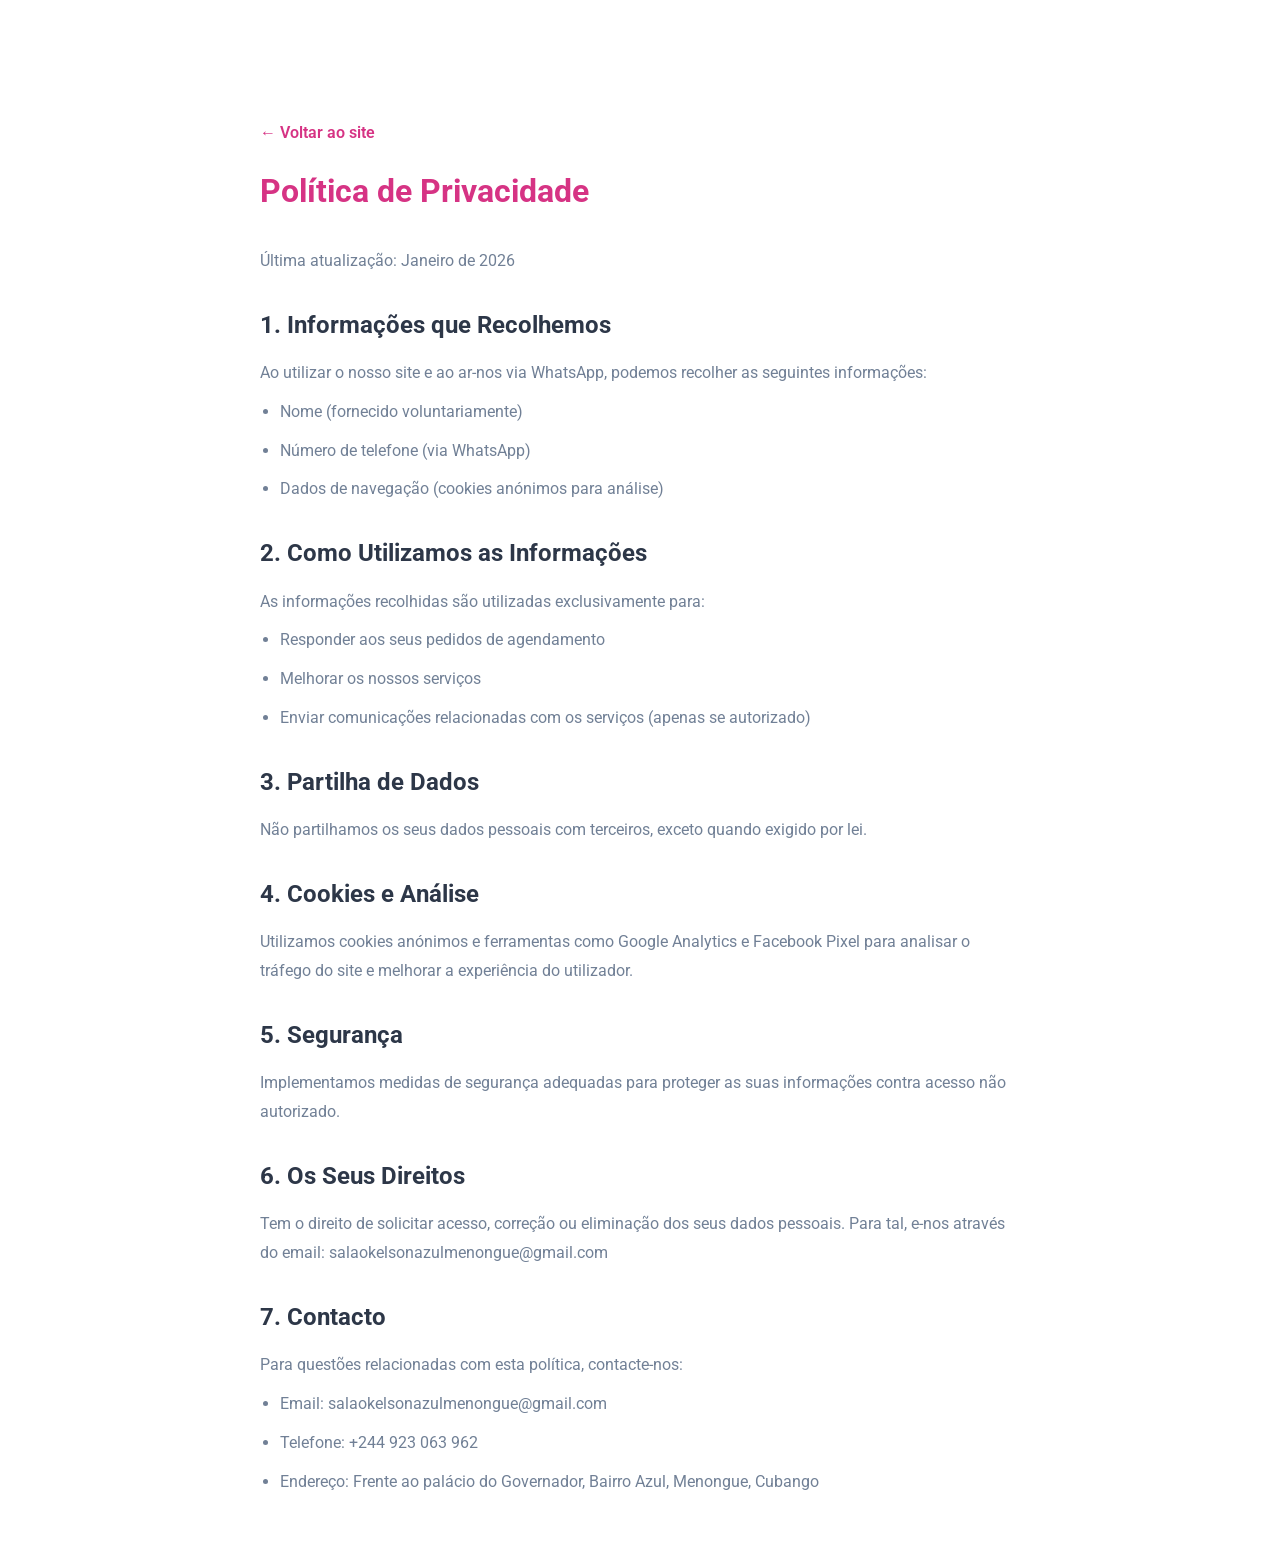
==== politica-privacidade.html @ eb9c407e "Primeira versão do site do Salão Kelson Azul Menongue" ====
<!DOCTYPE html>
<html lang="pt">
<head>
    <meta charset="UTF-8">
    <meta name="viewport" content="width=device-width, initial-scale=1.0">
    <title>Política de Privacidade - Salão de Beleza Kelson</title>
    <link href="https://fonts.googleapis.com/css2?family=Roboto:wght@300;400;500;700&display=swap" rel="stylesheet">
    <link rel="stylesheet" href="assets/css/style.css">
    <style>
        .pagina-legal {
            max-width: 800px;
            margin: 120px auto 60px;
            padding: 0 20px;
        }
        .pagina-legal h1 {
            color: var(--cor-primaria);
            margin-bottom: 30px;
        }
        .pagina-legal h2 {
            margin: 30px 0 15px;
            color: var(--cor-texto);
        }
        .pagina-legal p, .pagina-legal li {
            color: var(--cor-texto-claro);
            line-height: 1.8;
            margin-bottom: 10px;
        }
        .pagina-legal ul {
            padding-left: 20px;
        }
        .voltar {
            display: inline-block;
            margin-bottom: 20px;
            color: var(--cor-primaria);
            font-weight: 600;
        }
    </style>
</head>
<body>
    <div class="pagina-legal">
        <a href="index.html" class="voltar">← Voltar ao site</a>
        <h1>Política de Privacidade</h1>
        <p>Última atualização: Janeiro de 2026</p>

        <h2>1. Informações que Recolhemos</h2>
        <p>Ao utilizar o nosso site e ao ar-nos via WhatsApp, podemos recolher as seguintes informações:</p>
        <ul>
            <li>Nome (fornecido voluntariamente)</li>
            <li>Número de telefone (via WhatsApp)</li>
            <li>Dados de navegação (cookies anónimos para análise)</li>
        </ul>

        <h2>2. Como Utilizamos as Informações</h2>
        <p>As informações recolhidas são utilizadas exclusivamente para:</p>
        <ul>
            <li>Responder aos seus pedidos de agendamento</li>
            <li>Melhorar os nossos serviços</li>
            <li>Enviar comunicações relacionadas com os serviços (apenas se autorizado)</li>
        </ul>

        <h2>3. Partilha de Dados</h2>
        <p>Não partilhamos os seus dados pessoais com terceiros, exceto quando exigido por lei.</p>

        <h2>4. Cookies e Análise</h2>
        <p>Utilizamos cookies anónimos e ferramentas como Google Analytics e Facebook Pixel para analisar o tráfego do site e melhorar a experiência do utilizador.</p>

        <h2>5. Segurança</h2>
        <p>Implementamos medidas de segurança adequadas para proteger as suas informações contra acesso não autorizado.</p>

        <h2>6. Os Seus Direitos</h2>
        <p>Tem o direito de solicitar acesso, correção ou eliminação dos seus dados pessoais. Para tal, e-nos através do email: salaokelsonazulmenongue@gmail.com</p>

        <h2>7. Contacto</h2>
        <p>Para questões relacionadas com esta política, contacte-nos:</p>
        <ul>
            <li>Email: salaokelsonazulmenongue@gmail.com</li>
            <li>Telefone: +244 923 063 962</li>
            <li>Endereço: Frente ao palácio do Governador, Bairro Azul, Menongue, Cubango</li>
        </ul>
    </div>
</body>
</html>
---- assets/css/style.css ----
/* ============================================================
   RESET E VARIÁVEIS
   ============================================================ */
:root {
    --cor-primaria: #d63384;
    --cor-primaria-dark: #a02464;
    --cor-secundaria: #f8d7e3;
    --cor-whatsapp: #25D366;
    --cor-whatsapp-dark: #128C7E;
    --cor-texto: #2d3748;
    --cor-texto-claro: #718096;
    --cor-fundo: #ffffff;
    --cor-fundo-alt: #fdf7fa;
    --sombra-suave: 0 4px 20px rgba(214, 51, 132, 0.08);
    --sombra-media: 0 8px 30px rgba(214, 51, 132, 0.12);
    --sombra-forte: 0 15px 40px rgba(214, 51, 132, 0.2);
    --radius: 16px;
    --radius-sm: 8px;
    --transicao: all 0.3s cubic-bezier(0.4, 0, 0.2, 1);
}

/* ========== RESET GLOBAL ========== */
* {
    margin: 0;
    padding: 0;
    box-sizing: border-box;
}

html {
    scroll-behavior: smooth;
    overflow-x: hidden;       /* IMPEDE SCROLL LATERAL */
    width: 100%;
}

body {
    font-family: 'Roboto', -apple-system, BlinkMacSystemFont, sans-serif;
    color: var(--cor-texto);
    background: var(--cor-fundo);
    line-height: 1.6;
    overflow-x: hidden;       /* IMPEDE SCROLL LATERAL */
    width: 100%;
    position: relative;
}

img {
    max-width: 100%;
    height: auto;
    display: block;
}

a {
    color: inherit;
    text-decoration: none;
}

/* ============================================================
   CONTAINER MUI (com padding adaptativo)
   ============================================================ */
.mui-container {
    width: 100%;
    max-width: 1200px;
    margin: 0 auto;
    padding: 0 16px;          /* Padding reduzido por omissão */
}

@media (min-width: 768px) {
    .mui-container {
        padding: 0 24px;
    }
}

.mui-container--flex {
    display: flex;
    align-items: center;
    justify-content: space-between;
    gap: 12px;
}

/* ============================================================
   HEADER (mais compacto no mobile)
   ============================================================ */
.mui-appbar {
    position: fixed;
    top: 0;
    left: 0;
    right: 0;
    z-index: 1000;
    background: rgba(255, 255, 255, 0.97);
    backdrop-filter: blur(10px);
    -webkit-backdrop-filter: blur(10px);
    padding: 10px 0;
    transition: var(--transicao);
    box-shadow: 0 2px 10px rgba(0,0,0,0.05);
}

.mui-appbar--fixed {
    position: fixed;
}

.header--scrolled {
    padding: 6px 0;
    box-shadow: 0 4px 20px rgba(214, 51, 132, 0.1);
}

.logo {
    height: 38px;
    width: auto;
    max-width: 140px;
    object-fit: contain;
}

.nav-desktop {
    display: none;             /* Escondido no mobile por omissão */
}

@media (min-width: 900px) {
    .nav-desktop {
        display: flex;
        gap: 28px;
    }
}

.nav-link {
    font-weight: 500;
    color: var(--cor-texto);
    transition: var(--transicao);
    position: relative;
    font-size: 0.95rem;
}

.nav-link:hover {
    color: var(--cor-primaria);
}

.nav-link::after {
    content: '';
    position: absolute;
    bottom: -5px;
    left: 0;
    width: 0;
    height: 2px;
    background: var(--cor-primaria);
    transition: var(--transicao);
}

.nav-link:hover::after {
    width: 100%;
}

/* Esconde o botão "Agendar" do header no mobile pequeno */
#btnWhatsappHeader {
    display: none;
}

@media (min-width: 600px) {
    #btnWhatsappHeader {
        display: inline-flex;
    }
}













/* ============================================================
   BOTÕES MUI (adaptados para mobile)
   ============================================================ */
/* ============================================================
   BOTÕES MUI — CORRIGIDOS (texto adaptável, sem transbordar)
   ============================================================ */
.mui-btn {
    display: inline-flex;
    align-items: center;
    justify-content: center;
    gap: 8px;
    padding: 12px 20px;
    border: none;
    border-radius: 50px;
    font-family: inherit;
    font-size: 0.9rem;
    font-weight: 600;
    cursor: pointer;
    transition: var(--transicao);
    text-transform: uppercase;
    letter-spacing: 0.5px;
    text-align: center;
    line-height: 1.25;
    white-space: normal;      /* ✅ PERMITE QUEBRA DE LINHA */
    word-wrap: break-word;    /* ✅ QUEBRA PALAVRAS LONGAS */
    overflow-wrap: break-word;
    overflow: hidden;         /* ✅ NADA SAI DO BOTÃO */
    max-width: 100%;
    text-decoration: none;
    box-sizing: border-box;
}

/* Em ecrãs pequenos: adapta paddings e tamanhos */
@media (max-width: 600px) {
    .mui-btn {
        padding: 11px 16px;
        font-size: 0.82rem;
        letter-spacing: 0.3px;
        gap: 6px;
    }
    .mui-btn .material-icons {
        font-size: 1.05rem;
    }
}


@media (max-width: 400px) {
    .mui-btn {
        padding: 10px 14px;
        font-size: 0.78rem;
        gap: 5px;
    }
    .mui-btn .material-icons {
        font-size: 1rem;
    }
} 

.mui-btn--primary {
    background: var(--cor-primaria);
    color: white;
    box-shadow: 0 4px 15px rgba(214, 51, 132, 0.3);
}

.mui-btn--primary:hover {
    background: var(--cor-primaria-dark);
    transform: translateY(-2px);
    box-shadow: 0 8px 25px rgba(214, 51, 132, 0.4);
}

.mui-btn--whatsapp {
    background: var(--cor-whatsapp);
    color: white;
    box-shadow: 0 4px 15px rgba(37, 211, 102, 0.3);
}

.mui-btn--whatsapp:hover {
    background: var(--cor-whatsapp-dark);
    transform: translateY(-2px);
    box-shadow: 0 8px 25px rgba(37, 211, 102, 0.4);
}

.mui-btn--outlined {
    background: transparent;
    color: white;
    border: 2px solid white;
}

.mui-btn--outlined:hover {
    background: white;
    color: var(--cor-primaria);
}

.mui-btn--light {
    background: white;
    color: var(--cor-primaria);
}

.mui-btn--light:hover {
    background: var(--cor-secundaria);
    transform: translateY(-2px);
}

.mui-btn--large {
    padding: 15px 30px;
    font-size: 0.95rem;
}

@media (max-width: 480px) {
    .mui-btn--large {
        padding: 13px 22px;
        font-size: 0.85rem;
        width: 100%;
    }
}

.mui-btn--full {
    width: 100%;
}


































/* ============================================================
   CHIPS MUI
   ============================================================ */
.mui-chip {
    display: inline-flex;
    align-items: center;
    gap: 6px;
    padding: 7px 14px;
    border-radius: 50px;
    font-size: 0.75rem;
    font-weight: 600;
    text-transform: uppercase;
    letter-spacing: 0.8px;
    white-space: nowrap;
}

.mui-chip--promo {
    background: linear-gradient(135deg, #ff6b9d, #d63384);
    color: white;
    box-shadow: 0 4px 15px rgba(214, 51, 132, 0.3);
    animation: pulse 2s infinite;
    font-size: 0.7rem;
    padding: 6px 12px;
}

@keyframes pulse {
    0%, 100% { transform: scale(1); }
    50% { transform: scale(1.04); }
}

.mui-chip--category {
    background: var(--cor-secundaria);
    color: var(--cor-primaria);
}

/* ============================================================
   HERO SECTION (adaptada para mobile)
   ============================================================ */
.hero-section {
    position: relative;
    min-height: 100vh;
    min-height: 100svh;        /* melhor no mobile moderno */
    display: flex;
    align-items: center;
    justify-content: center;
    background: url('../img/hero-bg.jpg') center/cover no-repeat;
    padding: 100px 0 60px;
    text-align: center;
    overflow: hidden;
    width: 100%;
}

@media (max-width: 768px) {
    .hero-section {
        min-height: auto;
        padding: 90px 0 50px;
    }
}

.hero-overlay {
    position: absolute;
    top: 0;
    left: 0;
    right: 0;
    bottom: 0;
    background: linear-gradient(135deg, rgba(214, 51, 132, 0.88), rgba(160, 36, 100, 0.78));
}

.hero-content {
    position: relative;
    z-index: 2;
    color: white;
    max-width: 800px;
    width: 100%;
    padding: 0 16px;
}

.hero-title {
    font-size: clamp(1.75rem, 7vw, 3.5rem);
    font-weight: 700;
    margin: 18px 0;
    line-height: 1.15;
    text-shadow: 0 4px 20px rgba(0,0,0,0.2);
    word-wrap: break-word;
    overflow-wrap: break-word;
}

.hero-subtitle {
    font-size: clamp(0.9rem, 3vw, 1.15rem);
    margin-bottom: 25px;
    opacity: 0.95;
    line-height: 1.6;
    padding: 0 4px;
}

.hero-buttons {
    display: flex;
    gap: 12px;
    justify-content: center;
    flex-wrap: wrap;
    margin-bottom: 30px;
    width: 100%;
}

@media (max-width: 480px) {
    .hero-buttons {
        flex-direction: column;
        align-items: stretch;
        padding: 0 8px;
    }
}

.trust-indicators {
    display: flex;
    justify-content: center;
    gap: 20px;
    flex-wrap: wrap;
    margin-top: 25px;
}

@media (max-width: 600px) {
    .trust-indicators {
        flex-direction: column;
        align-items: center;
        gap: 8px;
    }
}

.trust-item {
    display: flex;
    align-items: center;
    gap: 6px;
    font-size: 0.85rem;
    opacity: 0.95;
}

.trust-item .material-icons {
    font-size: 1.1rem;
    color: #ffd700;
}

/* ============================================================
   SEÇÕES GENÉRICAS
   ============================================================ */
.section {
    padding: 70px 0;
    width: 100%;
}

@media (max-width: 768px) {
    .section {
        padding: 50px 0;
    }
}

@media (max-width: 480px) {
    .section {
        padding: 40px 0;
    }
}

.section--servicos { background: var(--cor-fundo); }
.section--galeria  { background: var(--cor-fundo-alt); }
.section--sobre    { background: var(--cor-fundo); }
.section--localizacao { background: var(--cor-fundo-alt); }

.section--cta {
    background: linear-gradient(135deg, var(--cor-primaria), var(--cor-primaria-dark));
    color: white;
}

.section-header {
    text-align: center;
    margin-bottom: 40px;
    max-width: 700px;
    margin-left: auto;
    margin-right: auto;
    padding: 0 8px;
}

@media (max-width: 480px) {
    .section-header {
        margin-bottom: 30px;
    }
}

.section-title {
    font-size: clamp(1.5rem, 5vw, 2.5rem);
    font-weight: 700;
    margin: 12px 0;
    color: var(--cor-texto);
    line-height: 1.2;
    word-wrap: break-word;
}

.section-subtitle {
    font-size: clamp(0.9rem, 2.5vw, 1.05rem);
    color: var(--cor-texto-claro);
    line-height: 1.6;
    padding: 0 4px;
}

/* ============================================================
   SERVIÇOS (grid mobile first)
   ============================================================ */
.services-grid {
    display: grid;
    grid-template-columns: 1fr;         /* 1 coluna no mobile */
    gap: 18px;
    width: 100%;
}

@media (min-width: 600px) {
    .services-grid {
        grid-template-columns: repeat(2, 1fr);
        gap: 20px;
    }
}

@media (min-width: 968px) {
    .services-grid {
        grid-template-columns: repeat(3, 1fr);
        gap: 25px;
    }
}

.service-card {
    background: white;
    border-radius: var(--radius);
    padding: 28px 20px;
    text-align: center;
    box-shadow: var(--sombra-suave);
    transition: var(--transicao);
    border: 2px solid transparent;
    width: 100%;
    word-wrap: break-word;
}

@media (max-width: 480px) {
    .service-card {
        padding: 22px 16px;
    }
}

.service-card:hover {
    transform: translateY(-6px);
    box-shadow: var(--sombra-forte);
    border-color: var(--cor-primaria);
}

.service-icon {
    width: 62px;
    height: 62px;
    margin: 0 auto 16px;
    background: linear-gradient(135deg, var(--cor-secundaria), #ffd7e8);
    border-radius: 50%;
    display: flex;
    align-items: center;
    justify-content: center;
}

.service-icon .material-icons {
    font-size: 1.8rem;
    color: var(--cor-primaria);
}

.service-title {
    font-size: 1.15rem;
    font-weight: 600;
    margin-bottom: 8px;
    color: var(--cor-texto);
}

.service-description {
    color: var(--cor-texto-claro);
    font-size: 0.9rem;
    margin-bottom: 14px;
    line-height: 1.5;
}

.service-price {
    display: inline-block;
    padding: 6px 14px;
    background: var(--cor-secundaria);
    color: var(--cor-primaria);
    border-radius: 50px;
    font-weight: 600;
    font-size: 0.8rem;
}

/* ============================================================
   GALERIA (grid mobile first)
   ============================================================ */
.gallery-grid {
    display: grid;
    grid-template-columns: repeat(2, 1fr);
    gap: 10px;
    width: 100%;
}

@media (min-width: 600px) {
    .gallery-grid {
        grid-template-columns: repeat(3, 1fr);
        gap: 15px;
    }
}

.gallery-item {
    position: relative;
    border-radius: var(--radius-sm);
    overflow: hidden;
    aspect-ratio: 1/1;
    cursor: pointer;
    box-shadow: var(--sombra-suave);
    background: #f0f0f0;
}

.gallery-item img {
    width: 100%;
    height: 100%;
    object-fit: cover;
    transition: transform 0.5s ease;
}

.gallery-item:hover img {
    transform: scale(1.08);
}

/* ============================================================
   SOBRE
   ============================================================ */
.sobre-grid {
    display: grid;
    grid-template-columns: 1fr;
    gap: 30px;
    align-items: center;
    width: 100%;
}

@media (min-width: 900px) {
    .sobre-grid {
        grid-template-columns: 1fr 1fr;
        gap: 50px;
    }
}

.sobre-image {
    border-radius: var(--radius);
    overflow: hidden;
    box-shadow: var(--sombra-media);
    width: 100%;
}

.sobre-image img {
    width: 100%;
    height: 100%;
    object-fit: cover;
    aspect-ratio: 4/3;
}

.sobre-text {
    color: var(--cor-texto-claro);
    margin: 12px 0;
    line-height: 1.7;
    font-size: 0.95rem;
}

.sobre-features {
    display: grid;
    grid-template-columns: 1fr;
    gap: 10px;
    margin-top: 20px;
}

@media (min-width: 480px) {
    .sobre-features {
        grid-template-columns: 1fr 1fr;
    }
}

.sobre-feature {
    display: flex;
    align-items: center;
    gap: 8px;
    font-size: 0.9rem;
    font-weight: 500;
}

.sobre-feature .material-icons {
    color: var(--cor-primaria);
    font-size: 1.15rem;
    flex-shrink: 0;
}

/* ============================================================
   LOCALIZAÇÃO
   ============================================================ */
.localizacao-grid {
    display: grid;
    grid-template-columns: 1fr;
    gap: 25px;
    align-items: start;
    width: 100%;
}

@media (min-width: 900px) {
    .localizacao-grid {
        grid-template-columns: 1fr 1.5fr;
        gap: 40px;
    }
}

.localizacao-info {
    display: flex;
    flex-direction: column;
    gap: 14px;
    width: 100%;
}

.info-item {
    display: flex;
    gap: 14px;
    padding: 16px;
    background: white;
    border-radius: var(--radius);
    box-shadow: var(--sombra-suave);
    width: 100%;
}

.info-icon {
    color: var(--cor-primaria);
    font-size: 1.6rem;
    flex-shrink: 0;
}

.info-item h4 {
    font-size: 0.95rem;
    margin-bottom: 4px;
    color: var(--cor-texto);
}

.info-item p {
    color: var(--cor-texto-claro);
    font-size: 0.9rem;
    line-height: 1.5;
}

.info-item a {
    color: var(--cor-primaria);
    font-weight: 600;
}

.localizacao-mapa {
    border-radius: var(--radius);
    overflow: hidden;
    box-shadow: var(--sombra-media);
    width: 100%;
    min-height: 300px;
}

.localizacao-mapa iframe {
    display: block;
    width: 100%;
    height: 100%;
    min-height: 300px;
    border: 0;
}

@media (min-width: 900px) {
    .localizacao-mapa {
        min-height: 450px;
    }
    .localizacao-mapa iframe {
        min-height: 450px;
    }
}

/* ============================================================
   CTA FINAL
   ============================================================ */
.cta-box {
    text-align: center;
    padding: 40px 20px;
    background: rgba(255,255,255,0.1);
    border-radius: var(--radius);
    backdrop-filter: blur(10px);
    -webkit-backdrop-filter: blur(10px);
    border: 2px solid rgba(255,255,255,0.2);
    width: 100%;
}

@media (min-width: 768px) {
    .cta-box {
        padding: 55px 30px;
    }
}

.cta-box h2 {
    font-size: clamp(1.3rem, 4.5vw, 2.2rem);
    margin-bottom: 12px;
    line-height: 1.25;
    word-wrap: break-word;
}

.cta-box p {
    font-size: clamp(0.9rem, 3vw, 1.1rem);
    margin-bottom: 25px;
    opacity: 0.95;
}

/* ============================================================
   FOOTER
   ============================================================ */
.footer {
    background: #1a1a2e;
    color: white;
    padding: 50px 0 20px;
    width: 100%;
}

.footer-grid {
    display: grid;
    grid-template-columns: 1fr;
    gap: 30px;
    margin-bottom: 30px;
    width: 100%;
}

@media (min-width: 600px) {
    .footer-grid {
        grid-template-columns: repeat(auto-fit, minmax(220px, 1fr));
        gap: 40px;
    }
}

.footer-col h3,
.footer-col h4 {
    margin-bottom: 12px;
    color: white;
    font-size: 1.05rem;
}

.footer-col p,
.footer-col ul li {
    color: rgba(255,255,255,0.7);
    margin-bottom: 6px;
    font-size: 0.9rem;
}

.footer-col ul {
    list-style: none;
}

.footer-col ul li a {
    transition: var(--transicao);
}

.footer-col ul li a:hover {
    color: var(--cor-primaria);
}

.footer-bottom {
    padding-top: 18px;
    border-top: 1px solid rgba(255,255,255,0.1);
    display: flex;
    flex-direction: column;
    align-items: center;
    gap: 10px;
    font-size: 0.85rem;
    color: rgba(255,255,255,0.6);
    text-align: center;
}

@media (min-width: 600px) {
    .footer-bottom {
        flex-direction: row;
        justify-content: space-between;
        text-align: left;
    }
}

.footer-bottom a {
    color: var(--cor-primaria);
}

/* ============================================================
   BOTÃO WHATSAPP FLUTUANTE (mais pequeno no mobile)
   ============================================================ */
.whatsapp-float {
    position: fixed;
    bottom: 20px;
    right: 20px;
    width: 55px;
    height: 55px;
    background: var(--cor-whatsapp);
    color: white;
    border-radius: 50%;
    display: flex;
    align-items: center;
    justify-content: center;
    box-shadow: 0 6px 20px rgba(37, 211, 102, 0.5);
    z-index: 999;
    transition: var(--transicao);
    animation: floatPulse 2s infinite;
}

@media (max-width: 480px) {
    .whatsapp-float {
        width: 50px;
        height: 50px;
        bottom: 15px;
        right: 15px;
    }
}

.whatsapp-float:hover {
    transform: scale(1.1);
    box-shadow: 0 8px 30px rgba(37, 211, 102, 0.7);
}

.whatsapp-float .material-icons {
    font-size: 1.8rem;
}

@media (max-width: 480px) {
    .whatsapp-float .material-icons {
        font-size: 1.6rem;
    }
}

@keyframes floatPulse {
    0%, 100% { box-shadow: 0 6px 20px rgba(37, 211, 102, 0.5); }
    50% { box-shadow: 0 6px 30px rgba(37, 211, 102, 0.8); }
}

/* ============================================================
   POPUP
   ============================================================ */
.popup-overlay {
    position: fixed;
    inset: 0;
    background: rgba(0,0,0,0.6);
    z-index: 2000;
    display: flex;
    align-items: center;
    justify-content: center;
    padding: 16px;
    animation: fadeIn 0.3s ease;
}

@keyframes fadeIn {
    from { opacity: 0; }
    to { opacity: 1; }
}

.popup-content {
    background: white;
    border-radius: var(--radius);
    padding: 30px 22px;
    max-width: 400px;
    width: 100%;
    position: relative;
    text-align: center;
    box-shadow: 0 20px 60px rgba(0,0,0,0.3);
    animation: slideUp 0.4s ease;
}

@media (max-width: 480px) {
    .popup-content {
        padding: 25px 18px;
    }
}

@keyframes slideUp {
    from { transform: translateY(30px); opacity: 0; }
    to { transform: translateY(0); opacity: 1; }
}

.popup-close {
    position: absolute;
    top: 8px;
    right: 12px;
    background: none;
    border: none;
    font-size: 1.8rem;
    color: var(--cor-texto-claro);
    cursor: pointer;
    line-height: 1;
    transition: var(--transicao);
}

.popup-close:hover {
    color: var(--cor-primaria);
}

.popup-content h3 {
    font-size: 1.3rem;
    color: var(--cor-primaria);
    margin-bottom: 10px;
    line-height: 1.3;
}

.popup-content p {
    color: var(--cor-texto-claro);
    margin-bottom: 18px;
    font-size: 0.9rem;
}

.mui-input {
    width: 100%;
    padding: 13px 16px;
    border: 2px solid #e2e8f0;
    border-radius: var(--radius-sm);
    font-size: 1rem;
    font-family: inherit;
    margin-bottom: 14px;
    transition: var(--transicao);
}

.mui-input:focus {
    outline: none;
    border-color: var(--cor-primaria);
}

/* ============================================================
   PREVENÇÃO DE OVERFLOW (IMPORTANTE!)
   ============================================================ */
* {
    max-width: 100%;
}

video, iframe, embed, object {
    max-width: 100%;
}

/* ============================================================
   ACESSIBILIDADE - REDUÇÃO DE MOVIMENTO
   ============================================================ */
@media (prefers-reduced-motion: reduce) {
    *, *::before, *::after {
        animation-duration: 0.01ms !important;
        transition-duration: 0.01ms !important;
    }
}
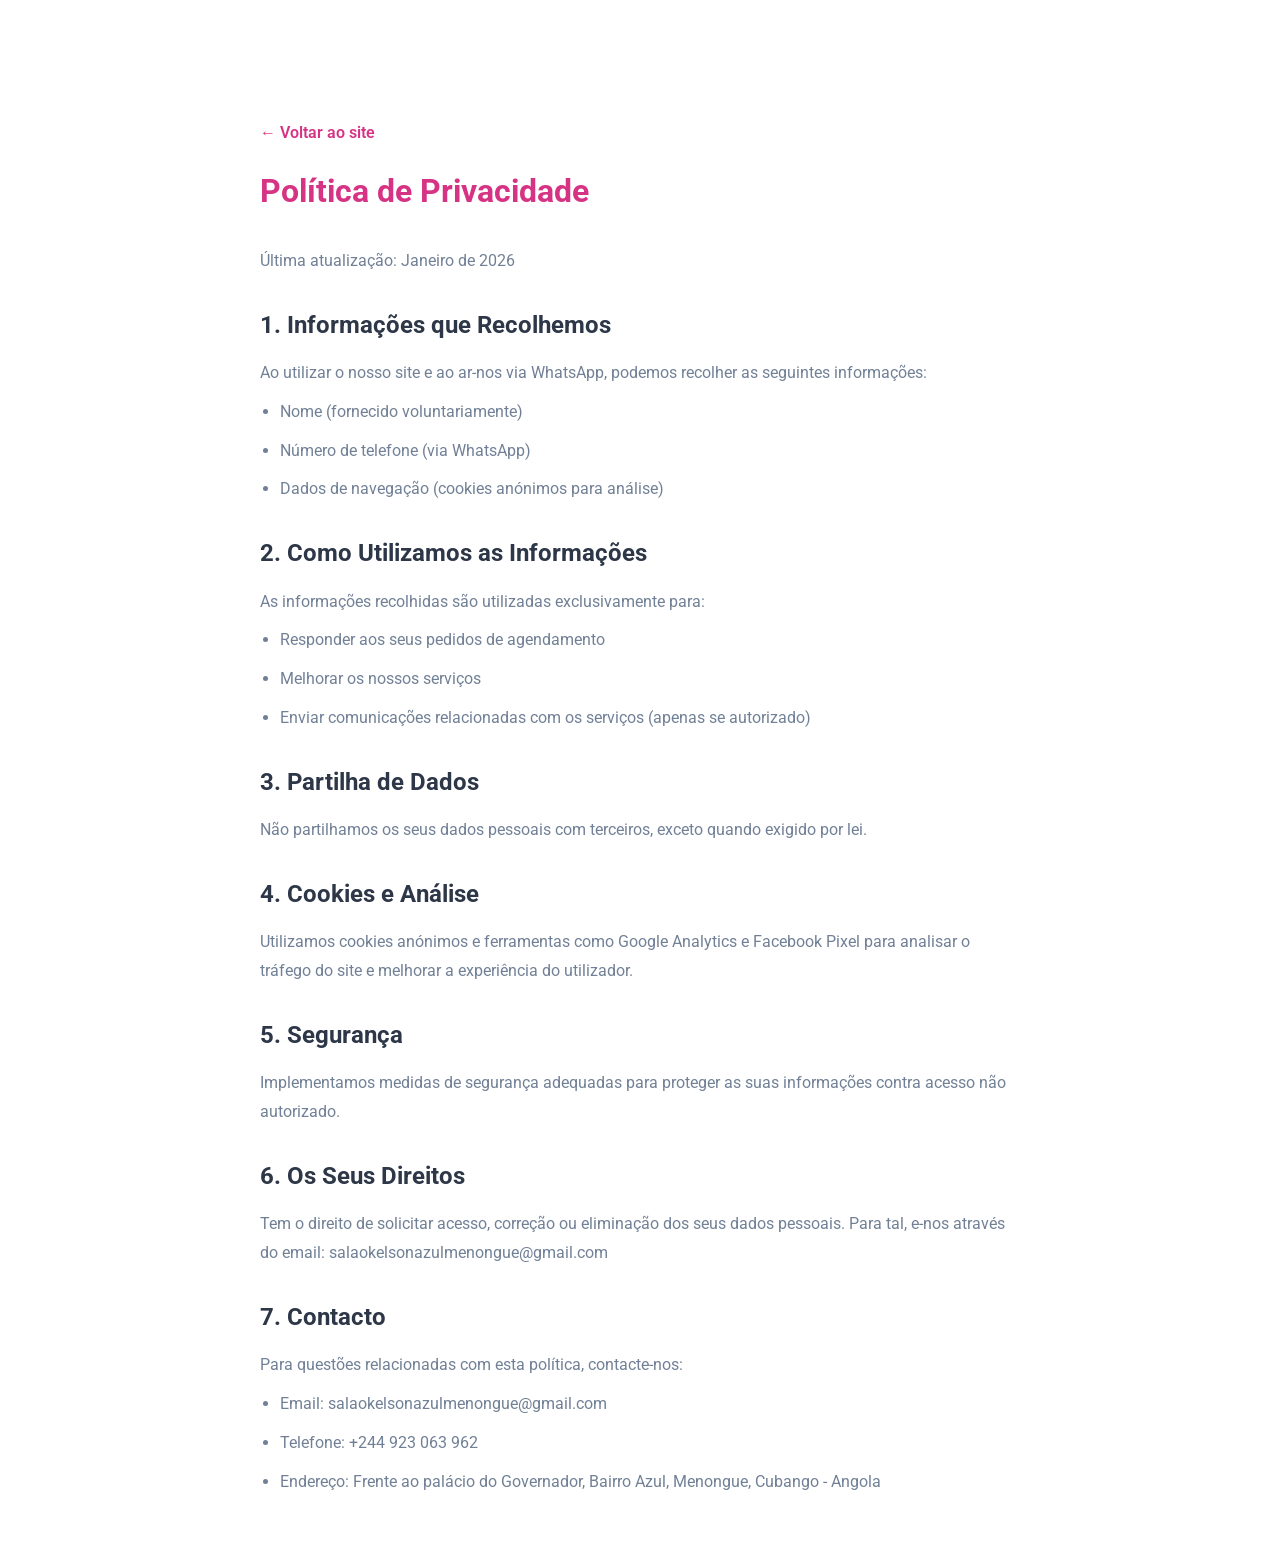
==== commit c112f587: "Segundo push atualizar o endereco" ====
--- a/politica-privacidade.html
+++ b/politica-privacidade.html
@@ -75,7 +75,7 @@
         <ul>
             <li>Email: salaokelsonazulmenongue@gmail.com</li>
             <li>Telefone: +244 923 063 962</li>
-            <li>Endereço: Frente ao palácio do Governador, Bairro Azul, Menongue, Cubango</li>
+            <li>Endereço: Frente ao palácio do Governador, Bairro Azul, Menongue, Cubango - Angola</li>
         </ul>
     </div>
 </body>
